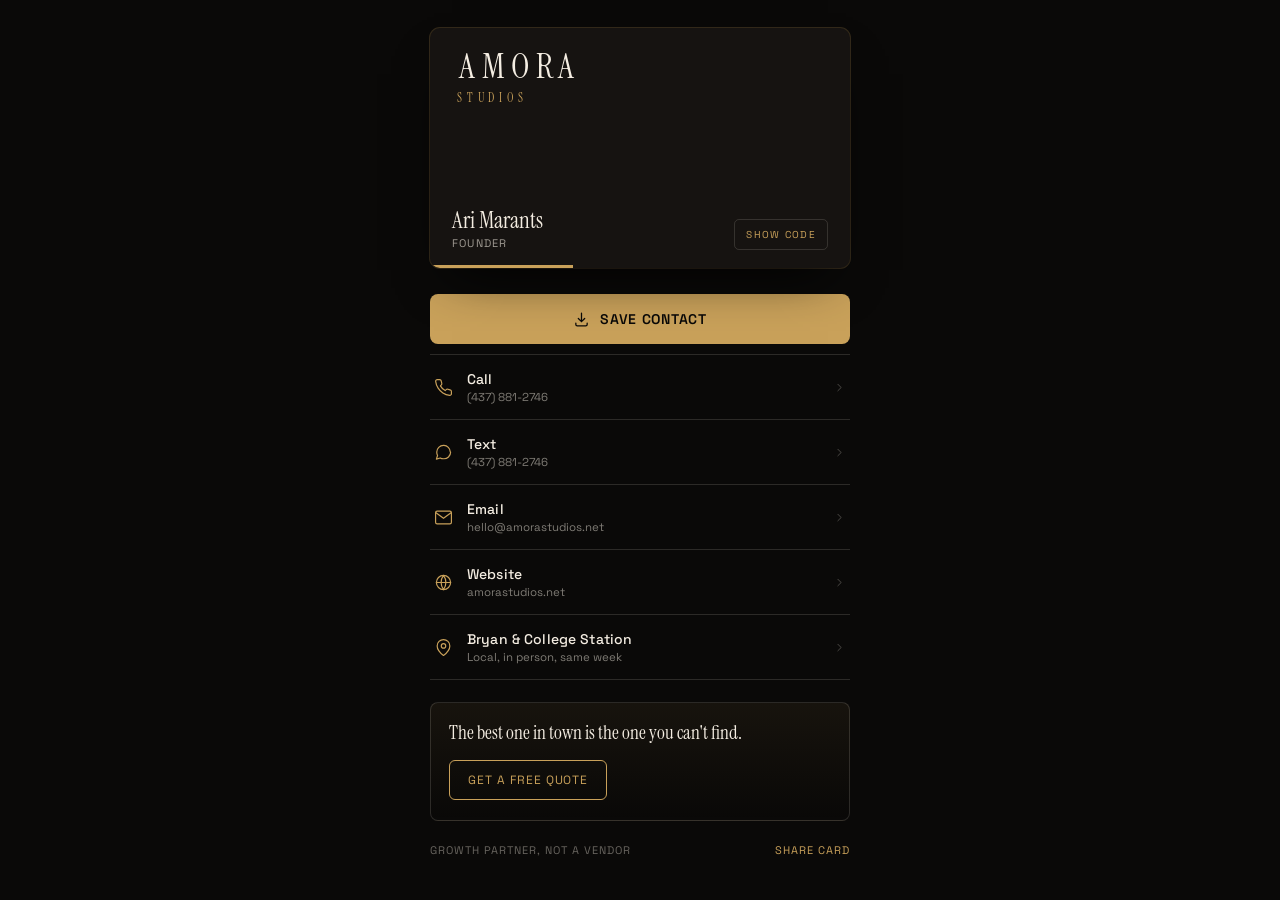
==== card/index.html @ 1847f699 "Add digital business card at /card Co-Authored-By: Claude Opus 5 <noreply@anthropic.com> Claude-Sess" ====
<!DOCTYPE html>
<!--
  AMORA Studios digital card
  Lives at card/index.html, served at https://amorastudios.net/card/
  Companion file: card/ari.vcf
-->
<html lang="en">
<head>
<meta charset="utf-8">
<meta name="viewport" content="width=device-width, initial-scale=1, viewport-fit=cover">
<title>Ari Marants · AMORA Studios</title>
<meta name="description" content="Growth services for small businesses in College Station and Bryan. Pick the parts you need and we quote one monthly price.">
<meta name="theme-color" content="#0a0908">
<meta property="og:title" content="Ari Marants · AMORA Studios">
<meta property="og:description" content="Pick the parts you need and we quote one monthly price.">
<meta property="og:url" content="https://amorastudios.net/card">
<meta property="og:image" content="https://amorastudios.net/email/amora-logo.png">
<link rel="preconnect" href="https://fonts.googleapis.com">
<link rel="preconnect" href="https://fonts.gstatic.com" crossorigin>
<link href="https://fonts.googleapis.com/css2?family=Instrument+Serif:ital@0;1&family=Space+Grotesk:wght@400;500;600&display=swap" rel="stylesheet">
<style>
  :root{
    --ink:#0a0908;
    --ink-2:#161311;
    --cream:#f4ede2;
    --gold:#c9a15a;
    --gold-mid:#8a6a30;
    --gold-small:#7d5f2a;
    --line:rgba(244,237,226,.14);
    --display:"Didot","Bodoni 72","Instrument Serif",Georgia,serif;
    --body:"Avenir Next","Space Grotesk",Helvetica,Arial,sans-serif;
  }
  *{box-sizing:border-box}
  html,body{margin:0;padding:0}
  body{
    background:var(--ink);
    color:var(--cream);
    font-family:var(--body);
    -webkit-font-smoothing:antialiased;
    min-height:100svh;
    display:flex;
    justify-content:center;
    padding:28px 20px calc(40px + env(safe-area-inset-bottom));
  }
  .wrap{width:100%;max-width:420px}

  /* ---------- the card ---------- */
  .stage{perspective:1400px;margin-bottom:26px}
  .card{
    position:relative;
    aspect-ratio:1.75/1;
    transform-style:preserve-3d;
    transition:transform .62s cubic-bezier(.2,.7,.2,1);
  }
  .card.flipped{transform:rotateY(180deg)}
  .face{
    position:absolute;inset:0;
    backface-visibility:hidden;
    -webkit-backface-visibility:hidden;
    border-radius:10px;
    overflow:hidden;
    box-shadow:0 24px 50px -22px rgba(0,0,0,.9), 0 0 0 1px rgba(201,161,90,.22);
  }
  .front{
    background:var(--ink-2);
    display:flex;flex-direction:column;justify-content:space-between;
    padding:22px 22px 18px;
  }
  .front::after{
    content:"";position:absolute;left:0;right:0;bottom:0;height:3px;
    background:linear-gradient(90deg,var(--gold) 0 34%,transparent 34%);
  }
  .mark{
    font-family:var(--display);
    font-size:clamp(26px,8.4vw,34px);
    letter-spacing:.20em;
    line-height:1;
    color:var(--cream);
    text-indent:.20em;
  }
  .mark span{display:block;font-size:.34em;letter-spacing:.42em;color:var(--gold);margin-top:9px;text-indent:.42em}
  .who{display:flex;align-items:flex-end;justify-content:space-between;gap:12px}
  .who h1{
    font-family:var(--display);
    font-weight:400;font-size:23px;line-height:1.05;margin:0 0 4px;
  }
  .who p{margin:0;font-size:11px;letter-spacing:.11em;text-transform:uppercase;color:rgba(244,237,226,.62)}
  .flipbtn{
    flex:0 0 auto;
    background:transparent;border:1px solid var(--line);color:var(--gold);
    font-family:var(--body);font-size:10px;letter-spacing:.13em;text-transform:uppercase;
    padding:8px 11px;border-radius:5px;cursor:pointer;
    transition:border-color .18s,background .18s;
  }
  .flipbtn:hover{border-color:var(--gold);background:rgba(201,161,90,.09)}

  .back{
    background:var(--cream);
    transform:rotateY(180deg);
    display:flex;align-items:center;gap:18px;
    padding:20px 22px;
  }
  .qr{width:118px;height:118px;flex:0 0 auto;display:block}
  .qr path{fill:var(--ink)}
  .back .copy h2{
    font-family:var(--display);font-weight:400;font-size:21px;line-height:1.1;
    margin:0 0 6px;color:var(--ink);
  }
  .back .copy p{margin:0;font-size:11.5px;line-height:1.5;color:var(--gold-small)}
  .back .flipbtn{position:absolute;top:14px;right:14px;color:var(--gold-small);border-color:rgba(10,9,8,.2)}
  .back .flipbtn:hover{border-color:var(--gold-small);background:rgba(125,95,42,.08)}

  /* ---------- actions ---------- */
  .save{
    display:flex;align-items:center;justify-content:center;gap:10px;
    width:100%;padding:16px;margin-bottom:10px;
    background:var(--gold);color:var(--ink);
    font-size:14px;font-weight:600;letter-spacing:.05em;text-transform:uppercase;
    text-decoration:none;border-radius:8px;
    transition:filter .18s,transform .18s;
  }
  .save:hover{filter:brightness(1.07)}
  .save:active{transform:translateY(1px)}
  .save svg{width:17px;height:17px;fill:none;stroke:var(--ink);stroke-width:1.8;stroke-linecap:round;stroke-linejoin:round}

  .rows{border-top:1px solid var(--line)}
  .row{
    display:flex;align-items:center;gap:14px;
    padding:15px 4px;border-bottom:1px solid var(--line);
    color:var(--cream);text-decoration:none;
    transition:padding-left .2s,color .2s;
  }
  .row:hover{padding-left:10px;color:var(--gold)}
  .row .ico{
    width:19px;height:19px;flex:0 0 auto;
    fill:none;stroke:var(--gold);stroke-width:1.5;stroke-linecap:round;stroke-linejoin:round;
  }
  .row .t{flex:1;min-width:0}
  .row .t strong{display:block;font-size:14px;font-weight:500;letter-spacing:.01em}
  .row .t small{display:block;font-size:11.5px;color:rgba(244,237,226,.5);margin-top:2px;white-space:nowrap;overflow:hidden;text-overflow:ellipsis}
  .row .arw{width:13px;height:13px;flex:0 0 auto;stroke:rgba(244,237,226,.32);fill:none;stroke-width:1.6;stroke-linecap:round;stroke-linejoin:round}

  .pitch{
    margin:22px 0 0;padding:18px 18px 20px;
    border:1px solid var(--line);border-radius:8px;
    background:linear-gradient(180deg,rgba(201,161,90,.07),transparent);
  }
  .pitch p{margin:0 0 14px;font-family:var(--display);font-size:19px;line-height:1.3}
  .pitch a{
    display:inline-block;padding:11px 18px;
    border:1px solid var(--gold);border-radius:6px;
    color:var(--gold);text-decoration:none;
    font-size:12px;letter-spacing:.08em;text-transform:uppercase;
    transition:background .18s,color .18s;
  }
  .pitch a:hover{background:var(--gold);color:var(--ink)}

  .foot{
    display:flex;align-items:center;justify-content:space-between;gap:12px;
    margin-top:22px;font-size:11px;letter-spacing:.09em;text-transform:uppercase;
    color:rgba(244,237,226,.4);
  }
  .foot button{
    background:none;border:none;padding:0;cursor:pointer;
    color:var(--gold);font-family:var(--body);
    font-size:11px;letter-spacing:.09em;text-transform:uppercase;
  }

  a:focus-visible,button:focus-visible{outline:2px solid var(--gold);outline-offset:3px;border-radius:4px}

  @media (prefers-reduced-motion:reduce){
    .card{transition:none}
    .row,.save,.flipbtn,.pitch a{transition:none}
  }
</style>
</head>
<body>
<div class="wrap">

  <div class="stage">
    <div class="card" id="card">

      <div class="face front">
        <div class="mark">AMORA<span>STUDIOS</span></div>
        <div class="who">
          <div>
            <h1>Ari Marants</h1>
            <p>Founder</p>
          </div>
          <button class="flipbtn" data-flip aria-controls="card" aria-expanded="false">Show code</button>
        </div>
      </div>

      <div class="face back">
        <svg class="qr" viewBox="0 0 29 29" role="img" aria-label="QR code linking to this card">
          <path d="M0 0h7v1h-7zM12 0h2v1h-2zM16 0h1v1h-1zM18 0h2v1h-2zM22 0h7v1h-7zM0 1h1v1h-1zM6 1h1v1h-1zM8 1h3v1h-3zM12 1h1v1h-1zM14 1h6v1h-6zM22 1h1v1h-1zM28 1h1v1h-1zM0 2h1v1h-1zM2 2h3v1h-3zM6 2h1v1h-1zM11 2h1v1h-1zM13 2h2v1h-2zM16 2h1v1h-1zM19 2h1v1h-1zM22 2h1v1h-1zM24 2h3v1h-3zM28 2h1v1h-1zM0 3h1v1h-1zM2 3h3v1h-3zM6 3h1v1h-1zM9 3h3v1h-3zM13 3h3v1h-3zM18 3h1v1h-1zM22 3h1v1h-1zM24 3h3v1h-3zM28 3h1v1h-1zM0 4h1v1h-1zM2 4h3v1h-3zM6 4h1v1h-1zM8 4h1v1h-1zM10 4h3v1h-3zM14 4h1v1h-1zM19 4h1v1h-1zM22 4h1v1h-1zM24 4h3v1h-3zM28 4h1v1h-1zM0 5h1v1h-1zM6 5h1v1h-1zM9 5h2v1h-2zM13 5h1v1h-1zM17 5h3v1h-3zM22 5h1v1h-1zM28 5h1v1h-1zM0 6h7v1h-7zM8 6h1v1h-1zM10 6h1v1h-1zM12 6h1v1h-1zM14 6h1v1h-1zM16 6h1v1h-1zM18 6h1v1h-1zM20 6h1v1h-1zM22 6h7v1h-7zM10 7h1v1h-1zM13 7h2v1h-2zM16 7h2v1h-2zM20 7h1v1h-1zM0 8h1v1h-1zM2 8h1v1h-1zM4 8h1v1h-1zM6 8h1v1h-1zM11 8h1v1h-1zM14 8h7v1h-7zM24 8h1v1h-1zM27 8h1v1h-1zM0 9h1v1h-1zM2 9h1v1h-1zM8 9h1v1h-1zM12 9h1v1h-1zM14 9h2v1h-2zM21 9h2v1h-2zM25 9h1v1h-1zM28 9h1v1h-1zM0 10h2v1h-2zM3 10h4v1h-4zM13 10h1v1h-1zM16 10h2v1h-2zM22 10h1v1h-1zM26 10h3v1h-3zM0 11h2v1h-2zM4 11h1v1h-1zM7 11h4v1h-4zM12 11h1v1h-1zM17 11h2v1h-2zM23 11h1v1h-1zM27 11h1v1h-1zM1 12h3v1h-3zM5 12h2v1h-2zM9 12h4v1h-4zM17 12h1v1h-1zM21 12h3v1h-3zM25 12h1v1h-1zM27 12h2v1h-2zM3 13h1v1h-1zM5 13h1v1h-1zM8 13h1v1h-1zM12 13h2v1h-2zM16 13h2v1h-2zM20 13h1v1h-1zM22 13h1v1h-1zM25 13h1v1h-1zM28 13h1v1h-1zM0 14h5v1h-5zM6 14h1v1h-1zM9 14h3v1h-3zM14 14h1v1h-1zM17 14h2v1h-2zM22 14h2v1h-2zM25 14h1v1h-1zM27 14h2v1h-2zM0 15h3v1h-3zM9 15h1v1h-1zM13 15h3v1h-3zM17 15h2v1h-2zM20 15h1v1h-1zM22 15h1v1h-1zM24 15h2v1h-2zM27 15h1v1h-1zM0 16h1v1h-1zM2 16h1v1h-1zM4 16h1v1h-1zM6 16h2v1h-2zM9 16h1v1h-1zM11 16h2v1h-2zM14 16h1v1h-1zM17 16h1v1h-1zM19 16h4v1h-4zM25 16h1v1h-1zM27 16h2v1h-2zM3 17h1v1h-1zM14 17h1v1h-1zM16 17h2v1h-2zM20 17h1v1h-1zM22 17h1v1h-1zM25 17h2v1h-2zM28 17h1v1h-1zM0 18h1v1h-1zM3 18h1v1h-1zM6 18h1v1h-1zM8 18h3v1h-3zM13 18h1v1h-1zM18 18h1v1h-1zM21 18h4v1h-4zM27 18h2v1h-2zM1 19h1v1h-1zM4 19h2v1h-2zM9 19h4v1h-4zM15 19h5v1h-5zM21 19h1v1h-1zM24 19h2v1h-2zM27 19h1v1h-1zM0 20h1v1h-1zM2 20h2v1h-2zM5 20h2v1h-2zM9 20h2v1h-2zM15 20h1v1h-1zM17 20h1v1h-1zM19 20h6v1h-6zM8 21h1v1h-1zM10 21h4v1h-4zM17 21h4v1h-4zM24 21h1v1h-1zM26 21h3v1h-3zM0 22h7v1h-7zM11 22h1v1h-1zM14 22h1v1h-1zM17 22h4v1h-4zM22 22h1v1h-1zM24 22h2v1h-2zM27 22h2v1h-2zM0 23h1v1h-1zM6 23h1v1h-1zM11 23h4v1h-4zM17 23h1v1h-1zM20 23h1v1h-1zM24 23h2v1h-2zM27 23h2v1h-2zM0 24h1v1h-1zM2 24h3v1h-3zM6 24h1v1h-1zM8 24h2v1h-2zM11 24h2v1h-2zM14 24h1v1h-1zM17 24h1v1h-1zM20 24h5v1h-5zM28 24h1v1h-1zM0 25h1v1h-1zM2 25h3v1h-3zM6 25h1v1h-1zM9 25h3v1h-3zM13 25h2v1h-2zM16 25h2v1h-2zM19 25h1v1h-1zM23 25h2v1h-2zM26 25h3v1h-3zM0 26h1v1h-1zM2 26h3v1h-3zM6 26h1v1h-1zM8 26h5v1h-5zM14 26h1v1h-1zM19 26h3v1h-3zM23 26h3v1h-3zM28 26h1v1h-1zM0 27h1v1h-1zM6 27h1v1h-1zM10 27h1v1h-1zM13 27h2v1h-2zM16 27h2v1h-2zM19 27h2v1h-2zM27 27h1v1h-1zM0 28h7v1h-7zM8 28h1v1h-1zM10 28h3v1h-3zM14 28h2v1h-2zM17 28h6v1h-6zM24 28h1v1h-1zM27 28h2v1h-2z"/>
        </svg>
        <div class="copy">
          <h2>Point a camera here</h2>
          <p>Opens this card. Save my details in one tap, no app needed.</p>
        </div>
        <button class="flipbtn" data-flip aria-controls="card" aria-expanded="true">Back</button>
      </div>

    </div>
  </div>

  <a class="save" href="ari.vcf" download data-ev="save_contact">
    <svg viewBox="0 0 24 24"><path d="M12 3v12m0 0 4.5-4.5M12 15l-4.5-4.5"/><path d="M4 17v2a2 2 0 0 0 2 2h12a2 2 0 0 0 2-2v-2"/></svg>
    Save contact
  </a>

  <div class="rows">

    <a class="row" href="tel:+14378812746" data-ev="call">
      <svg class="ico" viewBox="0 0 24 24"><path d="M22 16.9v3a2 2 0 0 1-2.2 2 19.8 19.8 0 0 1-8.6-3.1 19.5 19.5 0 0 1-6-6A19.8 19.8 0 0 1 2.1 4.2 2 2 0 0 1 4.1 2h3a2 2 0 0 1 2 1.7c.1 1 .4 1.9.7 2.8a2 2 0 0 1-.5 2.1L8.1 9.9a16 16 0 0 0 6 6l1.3-1.2a2 2 0 0 1 2.1-.5c.9.3 1.8.6 2.8.7a2 2 0 0 1 1.7 2Z"/></svg>
      <span class="t"><strong>Call</strong><small>(437) 881-2746</small></span>
      <svg class="arw" viewBox="0 0 24 24"><path d="m9 18 6-6-6-6"/></svg>
    </a>

    <a class="row" href="sms:+14378812746" data-ev="text">
      <svg class="ico" viewBox="0 0 24 24"><path d="M21 11.5a8.4 8.4 0 0 1-9 8.4 9 9 0 0 1-4.2-1L3 20.4l1.5-4.6a8.4 8.4 0 0 1-1-4.3 8.4 8.4 0 0 1 8.5-8.4h.5a8.4 8.4 0 0 1 8 8Z"/></svg>
      <span class="t"><strong>Text</strong><small>(437) 881-2746</small></span>
      <svg class="arw" viewBox="0 0 24 24"><path d="m9 18 6-6-6-6"/></svg>
    </a>

    <a class="row" href="mailto:hello@amorastudios.net" data-ev="email">
      <svg class="ico" viewBox="0 0 24 24"><rect x="2" y="4" width="20" height="16" rx="2"/><path d="m2.5 6 9.5 7 9.5-7"/></svg>
      <span class="t"><strong>Email</strong><small>hello@amorastudios.net</small></span>
      <svg class="arw" viewBox="0 0 24 24"><path d="m9 18 6-6-6-6"/></svg>
    </a>

    <a class="row" href="../index.html" data-ev="site">
      <svg class="ico" viewBox="0 0 24 24"><circle cx="12" cy="12" r="9"/><path d="M3 12h18M12 3a15 15 0 0 1 0 18 15 15 0 0 1 0-18Z"/></svg>
      <span class="t"><strong>Website</strong><small>amorastudios.net</small></span>
      <svg class="arw" viewBox="0 0 24 24"><path d="m9 18 6-6-6-6"/></svg>
    </a>

    <a class="row" href="https://maps.google.com/?q=Bryan+College+Station+TX" data-ev="map">
      <svg class="ico" viewBox="0 0 24 24"><path d="M20 10c0 6-8 12-8 12s-8-6-8-12a8 8 0 0 1 16 0Z"/><circle cx="12" cy="10" r="2.8"/></svg>
      <span class="t"><strong>Bryan &amp; College Station</strong><small>Local, in person, same week</small></span>
      <svg class="arw" viewBox="0 0 24 24"><path d="m9 18 6-6-6-6"/></svg>
    </a>

  </div>

  <div class="pitch">
    <p>The best one in town is the one you can't find.</p>
    <a href="../services.html?utm_source=card&amp;utm_medium=digital-card&amp;utm_campaign=intro#quote" data-ev="quote">Get a free quote</a>
  </div>

  <div class="foot">
    <span>Growth partner, not a vendor</span>
    <button id="share" data-ev="share">Share card</button>
  </div>

</div>

<script>
(function(){
  var card = document.getElementById('card');
  document.querySelectorAll('[data-flip]').forEach(function(b){
    b.addEventListener('click', function(){
      var open = card.classList.toggle('flipped');
      document.querySelectorAll('[data-flip]').forEach(function(x){
        x.setAttribute('aria-expanded', String(open));
      });
      track(open ? 'show_qr' : 'hide_qr');
    });
  });

  var src = new URLSearchParams(location.search).get('s') || 'link';
  function track(ev){
    if (typeof window.gtag === 'function') {
      window.gtag('event', ev, { card_source: src });
    }
  }
  track('card_view');

  document.querySelectorAll('[data-ev]').forEach(function(el){
    el.addEventListener('click', function(){ track(el.getAttribute('data-ev')); });
  });

  var share = document.getElementById('share');
  share.addEventListener('click', async function(){
    var url = 'https://amorastudios.net/card';
    var data = { title: 'Ari Marants · AMORA Studios', text: 'My card', url: url };
    if (navigator.share) {
      try { await navigator.share(data); } catch(e) {}
    } else if (navigator.clipboard) {
      await navigator.clipboard.writeText(url);
      share.textContent = 'Link copied';
      setTimeout(function(){ share.textContent = 'Share card'; }, 1800);
    }
  });
})();
</script>
</body>
</html>
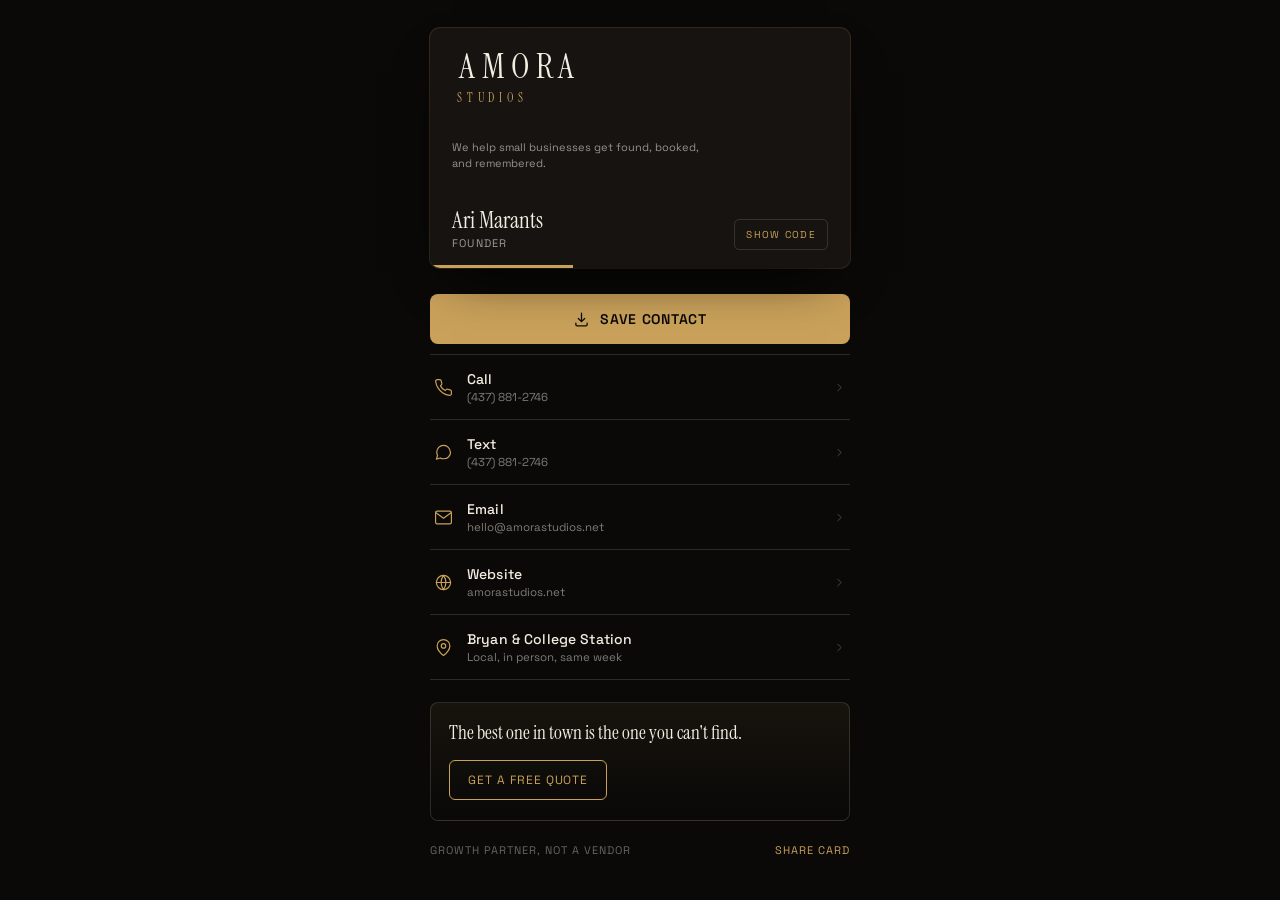
==== commit d6ffb2ba: "Keep the card out of search, and say what the studio does Nothing on the site links to the card and " ====
--- a/card/index.html
+++ b/card/index.html
@@ -10,11 +10,14 @@
 <meta name="viewport" content="width=device-width, initial-scale=1, viewport-fit=cover">
 <title>Ari Marants · AMORA Studios</title>
 <meta name="description" content="Growth services for small businesses in College Station and Bryan. Pick the parts you need and we quote one monthly price.">
+<meta name="robots" content="noindex, nofollow">
 <meta name="theme-color" content="#0a0908">
 <meta property="og:title" content="Ari Marants · AMORA Studios">
 <meta property="og:description" content="Pick the parts you need and we quote one monthly price.">
 <meta property="og:url" content="https://amorastudios.net/card">
 <meta property="og:image" content="https://amorastudios.net/email/amora-logo.png">
+<link rel="icon" type="image/svg+xml" href="../assets/img/favicon.svg">
+<link rel="apple-touch-icon" sizes="180x180" href="../assets/img/apple-touch-icon.png">
 <link rel="preconnect" href="https://fonts.googleapis.com">
 <link rel="preconnect" href="https://fonts.gstatic.com" crossorigin>
 <link href="https://fonts.googleapis.com/css2?family=Instrument+Serif:ital@0;1&family=Space+Grotesk:wght@400;500;600&display=swap" rel="stylesheet">
@@ -79,6 +82,11 @@
     text-indent:.20em;
   }
   .mark span{display:block;font-size:.34em;letter-spacing:.42em;color:var(--gold);margin-top:9px;text-indent:.42em}
+  .what{
+    margin:0;max-width:38ch;
+    font-size:11px;line-height:1.45;
+    color:rgba(244,237,226,.58);
+  }
   .who{display:flex;align-items:flex-end;justify-content:space-between;gap:12px}
   .who h1{
     font-family:var(--display);
@@ -182,6 +190,7 @@
 
       <div class="face front">
         <div class="mark">AMORA<span>STUDIOS</span></div>
+        <p class="what">We help small businesses get found, booked, and remembered.</p>
         <div class="who">
           <div>
             <h1>Ari Marants</h1>
@@ -205,7 +214,7 @@
     </div>
   </div>
 
-  <a class="save" href="ari.vcf" download data-ev="save_contact">
+  <a class="save" href="/card/ari.vcf" type="text/vcard" data-ev="save_contact">
     <svg viewBox="0 0 24 24"><path d="M12 3v12m0 0 4.5-4.5M12 15l-4.5-4.5"/><path d="M4 17v2a2 2 0 0 0 2 2h12a2 2 0 0 0 2-2v-2"/></svg>
     Save contact
   </a>
@@ -230,7 +239,7 @@
       <svg class="arw" viewBox="0 0 24 24"><path d="m9 18 6-6-6-6"/></svg>
     </a>
 
-    <a class="row" href="../index.html" data-ev="site">
+    <a class="row" href="/index.html" data-ev="site">
       <svg class="ico" viewBox="0 0 24 24"><circle cx="12" cy="12" r="9"/><path d="M3 12h18M12 3a15 15 0 0 1 0 18 15 15 0 0 1 0-18Z"/></svg>
       <span class="t"><strong>Website</strong><small>amorastudios.net</small></span>
       <svg class="arw" viewBox="0 0 24 24"><path d="m9 18 6-6-6-6"/></svg>
@@ -246,7 +255,7 @@
 
   <div class="pitch">
     <p>The best one in town is the one you can't find.</p>
-    <a href="../services.html?utm_source=card&amp;utm_medium=digital-card&amp;utm_campaign=intro#quote" data-ev="quote">Get a free quote</a>
+    <a href="/services.html?utm_source=card&amp;utm_medium=digital-card&amp;utm_campaign=intro#quote" data-ev="quote">Get a free quote</a>
   </div>
 
   <div class="foot">
@@ -269,10 +278,45 @@
     });
   });
 
+  /* ------------------------------------------------------------ analytics
+
+     The same PostHog project as the rest of the site, and the same rule about
+     which copies of the files are allowed to report. This page is standalone,
+     so it carries its own loader rather than pulling in assets/js/main.js,
+     which is built around the nav, forms and scroll story this page does not
+     have. Keep the key and host in step with assets/js/main.js.
+     ------------------------------------------------------------------- */
+
+  // Public by design, same as in assets/js/main.js.
+  var POSTHOG_KEY = "phc_rQDJPdLsoSVTZqUT3wVcdPDhKJpXcxyXCK4gdpqcCozD";
+  var POSTHOG_HOST = "https://us.i.posthog.com";
+
+  // A deploy preview or a laptop is not a visitor. Mirrors reporting() in
+  // assets/js/main.js.
+  function reporting(){
+    var host = window.location.hostname;
+    if (!host) return false;                                  // a file:// path
+    if (host === "localhost" || host === "127.0.0.1" || host === "::1") return false;
+    if (host.indexOf("-git-") !== -1) return false;         // a Vercel preview
+    return true;
+  }
+
+  if (POSTHOG_KEY && reporting()) {
+    /* eslint-disable */
+    !function(t,e){var o,n,p,r;e.__SV||(window.posthog=e,e._i=[],e.init=function(i,s,a){function g(t,e){var o=e.split(".");2==o.length&&(t=t[o[0]],e=o[1]),t[e]=function(){t.push([e].concat(Array.prototype.slice.call(arguments,0)))}}(p=t.createElement("script")).type="text/javascript",p.async=!0,p.src=s.api_host+"/static/array.js",(r=t.getElementsByTagName("script")[0]).parentNode.insertBefore(p,r);var u=e;for(void 0!==a?u=e[a]=[]:a="posthog",u.people=u.people||[],u.toString=function(t){var e="posthog";return"posthog"!==a&&(e+="."+a),t||(e+=" (stub)"),e},u.people.toString=function(){return u.toString(1)+".people (stub)"},o="capture identify alias people.set people.set_once set_config register register_once unregister opt_out_capturing has_opted_out_capturing opt_in_capturing reset isFeatureEnabled onFeatureFlags getFeatureFlag getFeatureFlagPayload reloadFeatureFlags group updateEarlyAccessFeatureEnrollment getEarlyAccessFeatures getActiveMatchingSurveys getSurveys getNextSurveyStep onSessionId".split(" "),n=0;n<o.length;n++)g(u,o[n]);e._i.push([i,s,a])},e.__SV=1)}(document,window.posthog||[]);
+    /* eslint-enable */
+    window.posthog.init(POSTHOG_KEY, {
+      api_host: POSTHOG_HOST,
+      person_profiles: "identified_only",
+      capture_pageview: true,
+      capture_pageleave: true
+    });
+  }
+
   var src = new URLSearchParams(location.search).get('s') || 'link';
   function track(ev){
-    if (typeof window.gtag === 'function') {
-      window.gtag('event', ev, { card_source: src });
+    if (window.posthog && typeof window.posthog.capture === 'function') {
+      window.posthog.capture(ev, { card_source: src });
     }
   }
   track('card_view');
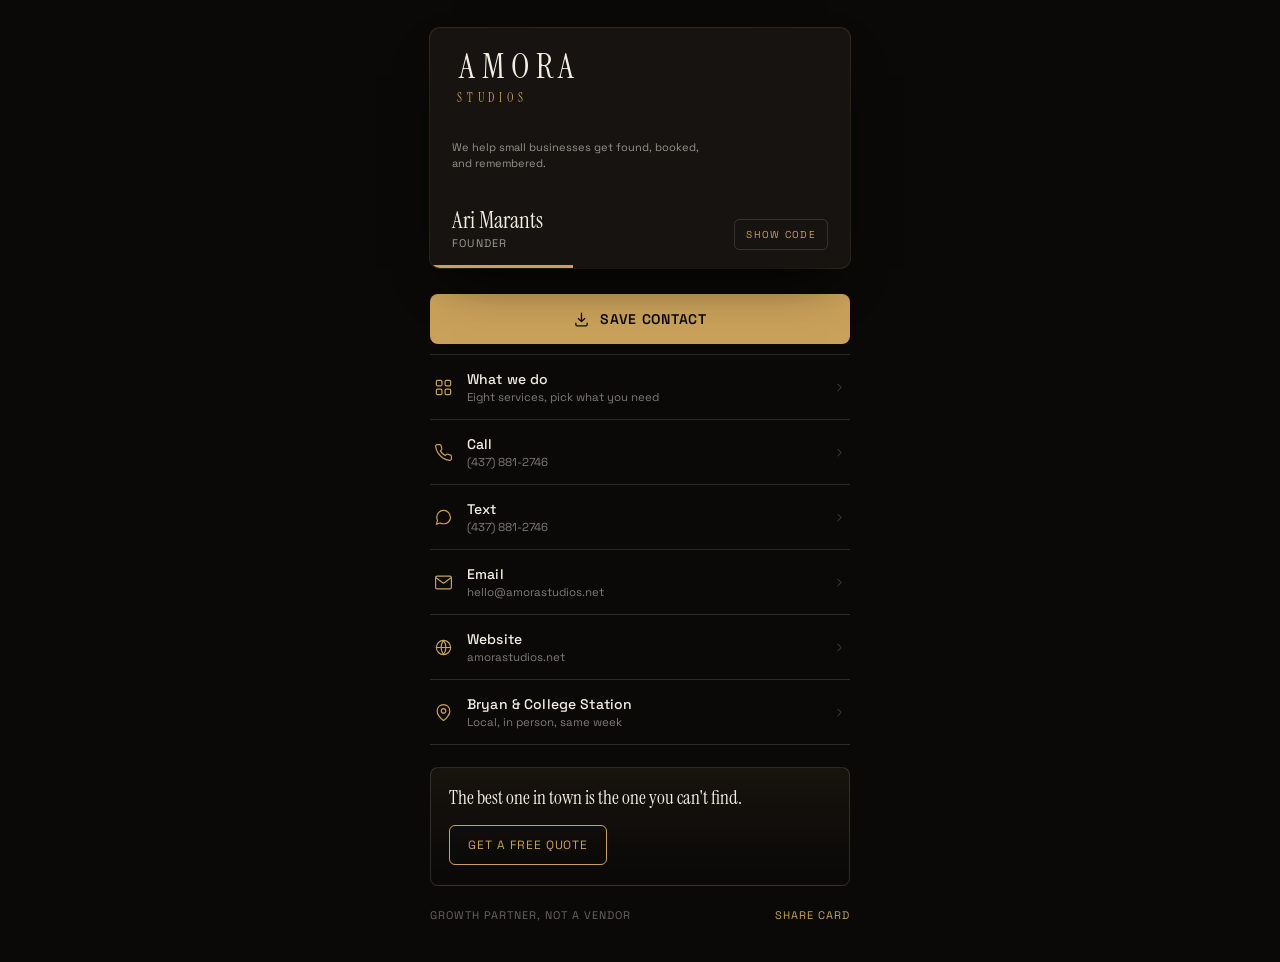
==== commit 5ac8be88: "Put the services on the card, behind a panel Someone who scans the code now sees one line about the " ====
--- a/card/index.html
+++ b/card/index.html
@@ -148,6 +148,52 @@
   .row .t small{display:block;font-size:11.5px;color:rgba(244,237,226,.5);margin-top:2px;white-space:nowrap;overflow:hidden;text-overflow:ellipsis}
   .row .arw{width:13px;height:13px;flex:0 0 auto;stroke:rgba(244,237,226,.32);fill:none;stroke-width:1.6;stroke-linecap:round;stroke-linejoin:round}
 
+  /* a row that opens the panel instead of going somewhere */
+  button.row{
+    width:100%;
+    background:none;
+    border:0;border-bottom:1px solid var(--line);
+    font:inherit;color:var(--cream);
+    text-align:left;cursor:pointer;
+  }
+
+  /* ---------- services panel ---------- */
+  .scrim{
+    position:fixed;inset:0;z-index:20;
+    display:flex;align-items:center;justify-content:center;
+    padding:20px;
+    background:rgba(6,5,4,.74);
+    -webkit-backdrop-filter:blur(3px);backdrop-filter:blur(3px);
+  }
+  .scrim[hidden]{display:none}
+  .sheet{
+    width:100%;max-width:360px;max-height:78svh;overflow-y:auto;
+    background:var(--ink-2);
+    border:1px solid rgba(201,161,90,.3);
+    border-radius:12px;
+    padding:18px 18px 16px;
+    box-shadow:0 30px 60px -24px rgba(0,0,0,.95);
+  }
+  .sheet__top{display:flex;align-items:flex-start;justify-content:space-between;gap:12px}
+  .sheet__top h2{font-family:var(--display);font-weight:400;font-size:19px;line-height:1.1;margin:0}
+  .sheet__top p{margin:3px 0 0;font-size:11px;color:rgba(244,237,226,.48)}
+  .sheet__close{
+    flex:0 0 auto;width:30px;height:30px;
+    background:transparent;border:1px solid var(--line);border-radius:6px;
+    color:var(--gold);font-family:var(--body);font-size:16px;line-height:1;cursor:pointer;
+  }
+  .sheet__close:hover{border-color:var(--gold);background:rgba(201,161,90,.09)}
+  .sheet ul{list-style:none;margin:14px 0 0;padding:0}
+  .sheet li{padding:9px 0;border-top:1px solid var(--line)}
+  .sheet li strong{display:block;font-size:13px;font-weight:500;letter-spacing:.01em}
+  .sheet li small{display:block;font-size:10.5px;line-height:1.45;color:rgba(244,237,226,.45);margin-top:2px}
+  .sheet__more{
+    display:inline-block;margin-top:14px;
+    color:var(--gold);text-decoration:none;
+    font-size:11px;letter-spacing:.08em;text-transform:uppercase;
+    border-bottom:1px solid rgba(201,161,90,.4);padding-bottom:2px;
+  }
+
   .pitch{
     margin:22px 0 0;padding:18px 18px 20px;
     border:1px solid var(--line);border-radius:8px;
@@ -221,6 +267,12 @@
 
   <div class="rows">
 
+    <button class="row" type="button" data-ev="services" data-sheet-open aria-haspopup="dialog">
+      <svg class="ico" viewBox="0 0 24 24"><rect x="3" y="3" width="7" height="7" rx="1.5"/><rect x="14" y="3" width="7" height="7" rx="1.5"/><rect x="3" y="14" width="7" height="7" rx="1.5"/><rect x="14" y="14" width="7" height="7" rx="1.5"/></svg>
+      <span class="t"><strong>What we do</strong><small>Eight services, pick what you need</small></span>
+      <svg class="arw" viewBox="0 0 24 24"><path d="m9 18 6-6-6-6"/></svg>
+    </button>
+
     <a class="row" href="tel:+14378812746" data-ev="call">
       <svg class="ico" viewBox="0 0 24 24"><path d="M22 16.9v3a2 2 0 0 1-2.2 2 19.8 19.8 0 0 1-8.6-3.1 19.5 19.5 0 0 1-6-6A19.8 19.8 0 0 1 2.1 4.2 2 2 0 0 1 4.1 2h3a2 2 0 0 1 2 1.7c.1 1 .4 1.9.7 2.8a2 2 0 0 1-.5 2.1L8.1 9.9a16 16 0 0 0 6 6l1.3-1.2a2 2 0 0 1 2.1-.5c.9.3 1.8.6 2.8.7a2 2 0 0 1 1.7 2Z"/></svg>
       <span class="t"><strong>Call</strong><small>(437) 881-2746</small></span>
@@ -263,6 +315,29 @@
     <button id="share" data-ev="share">Share card</button>
   </div>
 
+</div>
+
+<div class="scrim" data-sheet hidden>
+  <div class="sheet" role="dialog" aria-modal="true" aria-labelledby="svc-title">
+    <div class="sheet__top">
+      <div>
+        <h2 id="svc-title">What we do</h2>
+        <p>Take one, take the lot, one monthly price.</p>
+      </div>
+      <button class="sheet__close" type="button" data-sheet-close aria-label="Close">&times;</button>
+    </div>
+    <ul>
+      <li><strong>Website</strong><small>Site build · Landing pages · Optimisation</small></li>
+      <li><strong>Social media</strong><small>Planning · Posting · Engagement</small></li>
+      <li><strong>Content creation</strong><small>Posts · Captions · Blogs · Video concepts</small></li>
+      <li><strong>Local SEO</strong><small>Google Business Profile · Local ranking</small></li>
+      <li><strong>Lead generation</strong><small>Funnels · Forms · Booking flows</small></li>
+      <li><strong>Reputation</strong><small>Review requests · Monitoring · Responses</small></li>
+      <li><strong>Email management</strong><small>Follow-ups · Reminders · Campaigns</small></li>
+      <li><strong>Analytics &amp; growth</strong><small>Your dashboard · Reporting · Recommendations</small></li>
+    </ul>
+    <a class="sheet__more" href="/services.html?utm_source=card&amp;utm_medium=digital-card&amp;utm_campaign=services" data-ev="services_full">See the detail &rarr;</a>
+  </div>
 </div>
 
 <script>
@@ -323,6 +398,38 @@
 
   document.querySelectorAll('[data-ev]').forEach(function(el){
     el.addEventListener('click', function(){ track(el.getAttribute('data-ev')); });
+  });
+
+  /* ------------------------------------------------------------- services
+
+     Opens over the card rather than navigating, so nobody loses the contact
+     details to go and read a list. Closes on the button, on the backdrop and
+     on Escape, and hands focus back to the row that opened it.
+     ------------------------------------------------------------------- */
+
+  var scrim = document.querySelector('[data-sheet]');
+  var openBtn = document.querySelector('[data-sheet-open]');
+  var closeBtn = document.querySelector('[data-sheet-close]');
+  var returnTo = null;
+
+  function openSheet(){
+    returnTo = document.activeElement;
+    scrim.hidden = false;
+    document.body.style.overflow = 'hidden';
+    closeBtn.focus();
+  }
+  function closeSheet(){
+    if (scrim.hidden) return;
+    scrim.hidden = true;
+    document.body.style.overflow = '';
+    if (returnTo && returnTo.focus) returnTo.focus();
+  }
+
+  openBtn.addEventListener('click', openSheet);
+  closeBtn.addEventListener('click', closeSheet);
+  scrim.addEventListener('click', function(e){ if (e.target === scrim) closeSheet(); });
+  document.addEventListener('keydown', function(e){
+    if (e.key === 'Escape' || e.key === 'Esc') closeSheet();
   });
 
   var share = document.getElementById('share');
